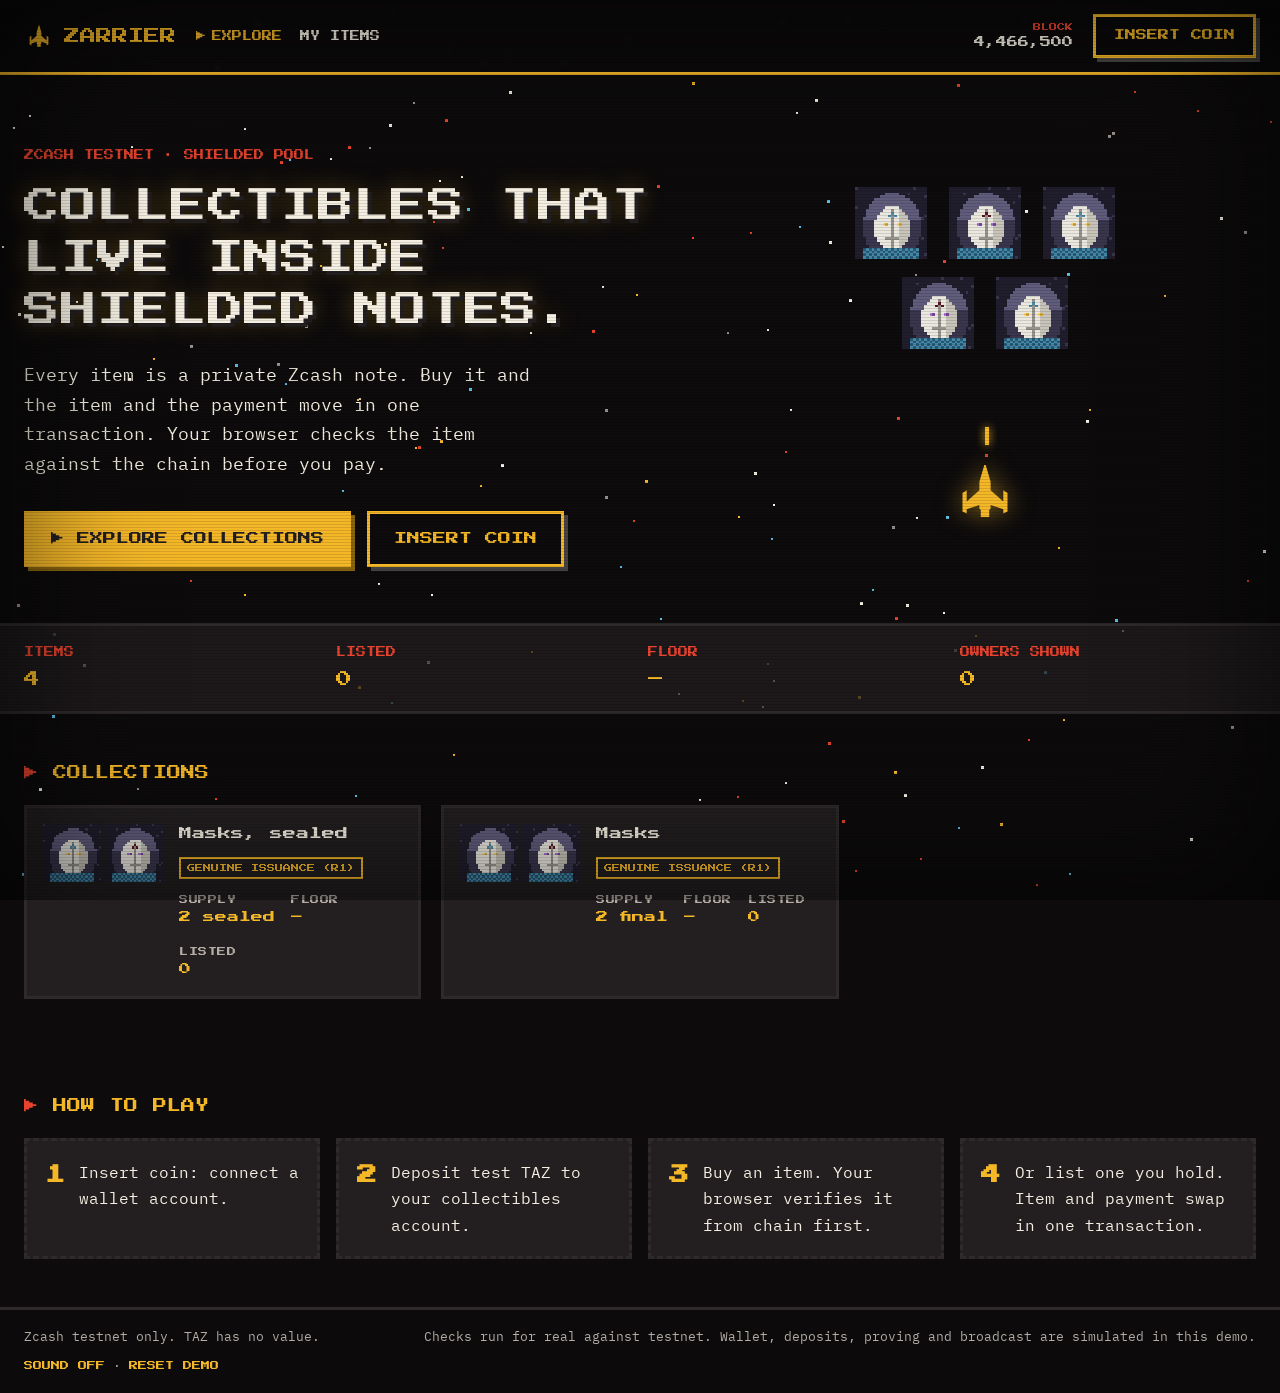
==== web/prototype/index.html @ d80be672 "Web: Explore collections CTA, header deposit button, purchase shown as three steps" ====
<!doctype html>
<html lang="en">
<head>
<meta charset="utf-8">
<meta name="viewport" content="width=device-width, initial-scale=1">
<title>Zarrier: shielded collectibles on Zcash (testnet)</title>
<link rel="icon" href="mark.svg">
<link rel="stylesheet" href="styles.css?v=9">
</head>
<body>
<canvas id="stars" aria-hidden="true"></canvas>
<div class="scan" aria-hidden="true"></div>
<header class="top"><div class="wrap">
  <a class="mark" href="#/" aria-label="Zarrier home"><img src="mark.svg" alt=""><span>ZARRIER</span></a>
  <nav class="nav"><a href="#/" data-nav="explore">EXPLORE</a><a href="#/account" data-nav="account">MY ITEMS</a></nav>
  <span class="spacer"></span>
  <span class="hud" id="hud-tip" title="Zcash testnet block height"><span class="k">BLOCK</span><span class="v" id="tip">4,466,500</span></span>
  <span class="hud" id="hud-bal" hidden><span class="k">CREDIT</span><span class="v" id="bal">0</span></span>
  <button class="btn hdep" id="hud-dep" data-open="deposit" hidden aria-label="Deposit"><span class="plus">+</span><span class="lbl"> DEPOSIT</span></button>
  <button class="btn coin" id="connect">INSERT COIN</button>
</div></header>
<main id="app"></main>
<footer class="foot"><div class="wrap">
  <span>Zcash testnet only. TAZ has no value.</span>
  <span>Checks run for real against testnet. Wallet, deposits, proving and broadcast are simulated in this demo.</span>
  <span><button class="link" id="sound" aria-pressed="false">SOUND OFF</button> · <button class="link" id="reset">RESET DEMO</button></span>
</div></footer>
<div class="scrim" id="scrim" role="dialog" aria-modal="true"><div class="modal" id="modal"></div></div>
<div class="toasts" id="toasts" aria-live="polite"></div>
<div class="banner" id="banner" aria-live="assertive"></div>
<canvas id="burst" aria-hidden="true"></canvas>
<script src="app.js?v=9"></script>
<script type="module" src="verify.mjs?v=9"></script>
</body>
</html>
---- web/prototype/styles.css ----
/* Zarrier marketplace, arcade edition. Brand tokens from docs/marketplace/DESIGN.md:
   Zcash yellow on Zcash black, Paper for text. Red and cyan appear only as small arcade accents. */
@font-face { font-family: "Press Start 2P"; src: url("fonts/PressStart2P-Regular.ttf") format("truetype"); font-display: swap; }
@font-face { font-family: "Plex Mono"; src: url("fonts/IBMPlexMono-Regular.ttf") format("truetype"); font-weight: 400; font-display: swap; }
@font-face { font-family: "Plex Mono"; src: url("fonts/IBMPlexMono-Bold.ttf") format("truetype"); font-weight: 700; font-display: swap; }

:root {
  --void: #0d0b0c;      /* deep space behind the stars */
  --ink: #231f20;       /* Zcash black: panels */
  --ink2: #2e292a;
  --y: #f4b728;         /* Zcash yellow */
  --paper: #f4efe2;
  --ash: #b4aca5;       /* 8.6:1 on --void, 6.9:1 on --ink */
  --red: #e8432e;
  --cyan: #5bc0eb;
  --px: "Press Start 2P", ui-monospace, monospace;
  --ui: "Plex Mono", ui-monospace, monospace;
  --gutter: 24px;
  --max: 1320px;
}
* { box-sizing: border-box; }
[hidden] { display: none !important; }
html, body { margin: 0; background: var(--void); color: var(--paper); }
body { font: 16px/1.65 var(--ui); min-height: 100vh; display: flex; flex-direction: column; overflow-x: hidden; }
main { flex: 1; position: relative; z-index: 1; }
a { color: inherit; text-decoration: none; }
a:hover { color: var(--y); }
button, input, select { font: inherit; color: inherit; }
:focus-visible { outline: 3px solid var(--y); outline-offset: 2px; }
.meta { font-family: var(--px); font-size: 9px; line-height: 1.8; letter-spacing: 0.06em; text-transform: uppercase; color: var(--ash); }
.mute { color: var(--ash); }
.wrap { max-width: var(--max); margin: 0 auto; padding: 0 var(--gutter); }
h1, h2 { font-family: var(--px); font-weight: 400; letter-spacing: 0.02em; }
h2 { font-size: 14px; color: var(--y); margin: 0 0 20px; }
h2::before { content: "▶ "; color: var(--red); }

/* ---------- background: starfield canvas + CRT scanlines ---------- */
#stars { position: fixed; inset: 0; width: 100vw; height: 100vh; z-index: 0; pointer-events: none; }
.scan { position: fixed; inset: 0; z-index: 30; pointer-events: none;
  background: repeating-linear-gradient(to bottom, rgba(0,0,0,0) 0 2px, rgba(0,0,0,0.12) 2px 3px);
  box-shadow: inset 0 0 160px rgba(0,0,0,0.7); }
#burst { position: fixed; inset: 0; z-index: 60; pointer-events: none; }

/* ---------- top bar: the score line ---------- */
.top { position: sticky; top: 0; z-index: 20; background: rgba(13,11,12,0.92); border-bottom: 3px solid var(--y); backdrop-filter: blur(2px); }
.top .wrap { height: 72px; display: flex; align-items: center; gap: 20px; }
.mark { display: flex; align-items: center; gap: 10px; font-family: var(--px); font-size: 16px; color: var(--y); }
.mark img { width: 30px; height: 30px; image-rendering: pixelated; }
.mark:hover { color: var(--paper); }
.nav { display: flex; gap: 18px; font-family: var(--px); font-size: 10px; }
.nav a[aria-current="page"] { color: var(--y); }
.nav a[aria-current="page"]::before { content: "▶"; margin-right: 6px; animation: blink 1s steps(1) infinite; }
.spacer { flex: 1; }
.hud { display: flex; flex-direction: column; align-items: flex-end; font-family: var(--px); line-height: 1.6; }
.hud .k { font-size: 8px; color: var(--red); }
.hud .v { font-size: 11px; color: var(--paper); }
#hud-bal .v { color: var(--y); }

/* ---------- buttons: chunky arcade keys ---------- */
.btn { font-family: var(--px); font-size: 11px; height: 44px; padding: 0 18px; border: 3px solid var(--paper); background: transparent; color: var(--paper);
  display: inline-flex; align-items: center; justify-content: center; gap: 8px; cursor: pointer; white-space: nowrap; text-transform: uppercase;
  box-shadow: 4px 4px 0 0 rgba(244,239,226,0.25); transition: transform 60ms steps(1); }
.btn:hover { color: var(--y); border-color: var(--y); }
.btn:active { transform: translate(4px, 4px); box-shadow: none; }
.btn.primary { background: var(--y); color: var(--ink); border-color: var(--y); box-shadow: 4px 4px 0 0 #8a6510; }
.btn.primary:hover { background: var(--paper); border-color: var(--paper); color: var(--ink); }
.btn.ghost { border-color: var(--y); color: var(--y); }
.btn.big { height: 56px; font-size: 13px; padding: 0 24px; }
.btn.block { width: 100%; height: 52px; font-size: 12px; margin-top: 16px; }
.btn[disabled] { opacity: 0.4; cursor: not-allowed; }
.btn.coin { border-color: var(--y); color: var(--y); animation: pulse 1.4s steps(2) infinite; }
.btn.coin.on { animation: none; color: var(--paper); border-color: var(--paper); font-size: 10px; }
.btn.coin .ad { color: var(--ash); font-family: var(--ui); font-size: 12px; text-transform: none; }
.btn.coin .pn { color: var(--y); }
.btn.hdep { height: 40px; padding: 0 12px; border-color: var(--y); background: var(--y); color: var(--ink); box-shadow: 3px 3px 0 0 #8a6510; font-size: 10px; }
.btn.hdep:hover { background: var(--paper); border-color: var(--paper); color: var(--ink); }
.btn.hdep .plus { font-size: 14px; }
.bar { height: 14px; border: 2px solid var(--paper); padding: 2px; margin: 14px 0 4px; }
.bar i { display: block; height: 100%; background: repeating-linear-gradient(90deg, var(--y) 0 8px, transparent 8px 10px); transition: width 300ms steps(4); }
.link { background: none; border: 0; padding: 0; color: var(--y); cursor: pointer; font-family: var(--px); font-size: 9px; }
.blink { animation: blink 1s steps(1) infinite; }
@keyframes blink { 50% { opacity: 0; } }
@keyframes pulse { 50% { box-shadow: 0 0 0 0 transparent; background: rgba(244,183,40,0.15); } }

/* ---------- hero: attract screen ---------- */
.hero { padding: 72px 0 56px; }
.hero .wrap { display: grid; grid-template-columns: 1.2fr 1fr; gap: 40px; align-items: center; }
.kicker { font-family: var(--px); font-size: 10px; color: var(--red); margin: 0 0 16px; }
.hero h1 { font-size: clamp(20px, 3.2vw, 36px); line-height: 1.45; margin: 0 0 24px; color: var(--paper); text-shadow: 4px 4px 0 var(--ink), 0 0 24px rgba(244,183,40,0.35); }
.lead { font-size: 18px; max-width: 46ch; color: var(--paper); margin: 0 0 32px; }
.cta { display: flex; gap: 16px; flex-wrap: wrap; }
.formation { position: relative; height: 340px; display: flex; flex-direction: column; align-items: center; gap: 18px; }
.formation .row { display: flex; gap: 22px; }
.formation .art { width: 72px; height: 72px; image-rendering: pixelated; animation: sway 2.4s steps(6) infinite alternate; }
.formation .row:nth-child(2) .art { animation-delay: -1.2s; }
.formation .ship { position: absolute; bottom: 0; width: 72px; height: 72px; image-rendering: pixelated; animation: patrol 5s steps(20) infinite alternate; filter: drop-shadow(0 0 12px rgba(244,183,40,0.6)); }
.formation .ship::after { content: ""; }
.formation::after { content: ""; position: absolute; bottom: 82px; left: 50%; width: 4px; height: 18px; background: var(--y); box-shadow: 0 0 8px var(--y); animation: shot 1.2s linear infinite; }
@keyframes sway { from { transform: translateX(-14px); } to { transform: translateX(14px); } }
@keyframes patrol { from { transform: translateX(-120px); } to { transform: translateX(120px); } }
@keyframes shot { from { transform: translate(-50%, 0); opacity: 1; } 80% { opacity: 1; } to { transform: translate(-50%, -230px); opacity: 0; } }

/* ---------- score strip ---------- */
.score { border-top: 3px solid var(--ink2); border-bottom: 3px solid var(--ink2); background: rgba(35,31,32,0.75); }
.score .wrap { display: grid; grid-template-columns: repeat(4, 1fr); gap: 16px; padding-top: 18px; padding-bottom: 18px; }
.score div { display: flex; flex-direction: column; gap: 6px; font-family: var(--px); }
.score .k { font-size: 10px; color: var(--red); }
.score .v { font-size: 16px; color: var(--y); }
.section { padding: 48px 0; }

/* ---------- cards ---------- */
.grid { display: grid; grid-template-columns: repeat(auto-fill, minmax(220px, 1fr)); gap: 20px; }
.card { position: relative; display: block; background: var(--ink); border: 3px solid var(--ink2); transition: transform 80ms steps(2), border-color 80ms; }
.card:hover { border-color: var(--y); transform: translateY(-4px); color: var(--paper); box-shadow: 0 0 0 3px var(--void), 0 0 24px rgba(244,183,40,0.35); }
.card .art-wrap { aspect-ratio: 1; background: #141112; display: grid; place-items: center; overflow: hidden;
  background-image: radial-gradient(rgba(244,239,226,0.12) 1px, transparent 1px); background-size: 12px 12px; }
.card .art { width: 78%; height: 78%; image-rendering: pixelated; }
.card:hover .art { animation: hit 0.4s steps(2) 1; }
@keyframes hit { 50% { filter: brightness(1.7); transform: scale(1.05); } }
.card .info { padding: 12px 14px 14px; }
.card .title { display: flex; justify-content: space-between; align-items: center; gap: 8px; font-family: var(--px); font-size: 11px; }
.card .price { font-family: var(--px); font-size: 12px; color: var(--y); margin-top: 10px; min-height: 18px; }
.card .act { position: absolute; left: 0; right: 0; bottom: 0; height: 40px; background: var(--y); color: var(--ink); font-family: var(--px); font-size: 11px;
  display: grid; place-items: center; transform: translateY(100%); opacity: 0; transition: all 100ms steps(2); }
.card:hover .act, .card:focus-visible .act { transform: none; opacity: 1; }
@media (hover: none) { .card .act { position: static; transform: none; opacity: 1; } }

.badge { font-family: var(--px); font-size: 8px; line-height: 1; padding: 5px 6px; border: 2px solid var(--ash); color: var(--ash); display: inline-block; white-space: nowrap; vertical-align: middle; }
.badge.ok { border-color: var(--y); color: var(--y); }
.badge.bad { border-color: var(--red); color: var(--red); }
.badge.you { border-color: var(--cyan); color: var(--cyan); }
.badge.wait { border-style: dashed; }

/* ---------- collections ---------- */
.collections { display: grid; grid-template-columns: repeat(auto-fill, minmax(320px, 1fr)); gap: 20px; }
.ccard { display: grid; grid-template-columns: 120px 1fr; gap: 16px; background: var(--ink); border: 3px solid var(--ink2); padding: 16px; }
.ccard:hover { border-color: var(--y); color: var(--paper); }
.ccard .mosaic { display: grid; grid-template-columns: 1fr 1fr; gap: 4px; align-content: start; }
.ccard .mosaic .art { width: 100%; image-rendering: pixelated; background: #141112; }
.ccard .name { font-family: var(--px); font-size: 13px; margin-bottom: 10px; line-height: 1.5; }
.ccard dl { display: flex; gap: 16px; margin: 12px 0 0; flex-wrap: wrap; }
.ccard dd, .stats dd, .mini dd { margin: 0; font-family: var(--px); font-size: 12px; color: var(--y); }
.howto { list-style: none; padding: 0; margin: 0; display: grid; grid-template-columns: repeat(4, 1fr); gap: 16px; }
.howto li { background: var(--ink); border: 3px dashed var(--ink2); padding: 18px; display: flex; gap: 14px; align-items: flex-start; }
.howto b { font-family: var(--px); font-size: 20px; color: var(--y); }

/* ---------- collection page ---------- */
.chead { display: flex; gap: 24px; align-items: center; padding: 40px 0 24px; }
.chead .logo .art { width: 112px; height: 112px; image-rendering: pixelated; border: 3px solid var(--y); background: var(--ink); }
.chead h1 { font-size: 24px; margin: 8px 0 12px; }
.stats { display: flex; gap: 40px; flex-wrap: wrap; margin: 0 0 24px; }
.stats div, .mini div { display: flex; flex-direction: column; gap: 4px; }
.tabs { display: flex; gap: 4px; border-bottom: 3px solid var(--ink2); margin-bottom: 24px; }
.tab { font-family: var(--px); font-size: 10px; background: none; border: 0; padding: 14px 16px; cursor: pointer; color: var(--ash); }
.tab[aria-selected="true"] { color: var(--ink); background: var(--y); }
.browse { display: grid; grid-template-columns: 200px 1fr; gap: 24px; padding-bottom: 80px; }
.filters fieldset { border: 3px solid var(--ink2); padding: 12px 14px; margin: 0; background: var(--ink); }
.filters label { display: block; padding: 4px 0; cursor: pointer; }
input[type=radio] { accent-color: var(--y); }
.toolbar { display: flex; justify-content: space-between; align-items: center; margin-bottom: 16px; gap: 12px; }
select, input[type=number] { background: var(--ink); border: 3px solid var(--paper); padding: 8px 10px; height: 44px; min-width: 0; color: var(--paper); }
select:focus, input:focus { border-color: var(--y); }

/* ---------- item page ---------- */
.item { display: grid; grid-template-columns: minmax(0, 1fr) minmax(0, 1fr); gap: 48px; padding: 40px 0 96px; }
.media { position: sticky; top: 96px; align-self: start; }
.frame { aspect-ratio: 1; border: 3px solid var(--y); background: #141112; display: grid; place-items: center; box-shadow: 0 0 0 6px var(--void), 0 0 0 9px var(--ink2), 0 0 48px rgba(244,183,40,0.25);
  background-image: radial-gradient(rgba(244,239,226,0.12) 1px, transparent 1px); background-size: 16px 16px; }
.frame .art { width: 82%; height: 82%; image-rendering: pixelated; animation: float 3s steps(6) infinite alternate; }
@keyframes float { from { transform: translateY(-6px); } to { transform: translateY(6px); } }
.crumb { font-family: var(--px); font-size: 10px; color: var(--y); }
.side h1 { font-size: 26px; margin: 12px 0 8px; line-height: 1.4; }
.chips { display: flex; gap: 8px; flex-wrap: wrap; margin: 16px 0 24px; }
.chip { font-family: var(--px); font-size: 8px; padding: 6px 8px; background: var(--ink); border: 2px solid var(--ink2); }
.panel { background: var(--ink); border: 3px solid var(--ink2); margin-bottom: 16px; }
.panel > header { display: flex; justify-content: space-between; gap: 12px; padding: 12px 16px; border-bottom: 3px solid var(--ink2); font-family: var(--px); font-size: 10px; color: var(--y); flex-wrap: wrap; }
.panel .in { padding: 16px; }
.price-big { font-family: var(--px); font-size: 22px; color: var(--y); margin: 6px 0 10px; text-shadow: 3px 3px 0 #000; }
.rows { margin: 0; }
.rows > div { display: grid; grid-template-columns: 150px 1fr; gap: 12px; padding: 8px 0; border-bottom: 1px dashed var(--ink2); }
.rows dt { color: var(--ash); }
.rows dd { margin: 0; overflow-wrap: anywhere; }
.locked { margin-top: 12px; padding: 12px; border: 2px dashed var(--ash); color: var(--ash); }
.timeline { list-style: none; padding: 0; margin: 8px 0 0; }
.timeline li { padding: 6px 0 6px 20px; position: relative; overflow-wrap: anywhere; }
.timeline li::before { content: ""; position: absolute; left: 0; top: 14px; width: 8px; height: 8px; background: var(--y); }

/* ---------- account ---------- */
.gate { text-align: center; padding: 120px 0; }
.gate h1 { font-size: 32px; color: var(--y); animation: blink 1.2s steps(1) infinite; }
.gate .lead { margin: 16px auto 32px; }
.acct { display: grid; grid-template-columns: 2fr 1fr; gap: 16px; padding: 40px 0 24px; }
.btns { display: flex; gap: 10px; flex-wrap: wrap; margin: 12px 0; }
.mini { display: grid; grid-template-columns: 1fr 1fr; gap: 16px; margin: 0; }

/* ---------- modal: a dialog box from an old cabinet ---------- */
.scrim { position: fixed; inset: 0; z-index: 50; background: rgba(0,0,0,0.72); display: none; align-items: center; justify-content: center; padding: 16px; }
.scrim.open { display: flex; }
.scrim #burst { z-index: 0; }
.modal { position: relative; z-index: 1; width: min(560px, 100%); max-height: calc(100vh - 32px); overflow: auto; background: var(--ink); border: 3px solid var(--y); box-shadow: 0 0 0 6px var(--void), 0 0 0 9px var(--y), 0 0 60px rgba(244,183,40,0.3); animation: pop 160ms steps(3); }
@keyframes pop { from { transform: scale(0.85); opacity: 0; } }
.modal > header { display: flex; justify-content: space-between; align-items: center; gap: 12px; padding: 14px 16px; background: var(--y); color: var(--ink); }
.modal > header h2 { margin: 0; color: var(--ink); font-size: 12px; line-height: 1.6; }
.modal > header h2::before { content: none; }
.x { background: none; border: 0; font-size: 24px; line-height: 1; cursor: pointer; color: var(--ink); padding: 0 4px; }
.modal .in { padding: 18px; }
.steps { list-style: none; padding: 0; margin: 12px 0; counter-reset: s; }
.steps li { display: flex; justify-content: space-between; gap: 12px; padding: 10px 0 10px 34px; position: relative; border-bottom: 1px dashed var(--ink2); color: var(--ash); }
.steps li::before { counter-increment: s; content: counter(s); position: absolute; left: 0; top: 10px; width: 22px; height: 22px; display: grid; place-items: center; font-family: var(--px); font-size: 9px; border: 2px solid var(--ash); }
.steps li.now { color: var(--paper); }
.steps li.now::before { border-color: var(--y); color: var(--y); animation: blink 0.8s steps(1) infinite; }
.steps li.done { color: var(--paper); }
.steps li.done::before { content: "✓"; background: var(--y); border-color: var(--y); color: var(--ink); }
.steps .state { font-size: 13px; color: var(--ash); }
.steps li > .state { text-align: right; flex-shrink: 0; max-width: 45%; overflow-wrap: anywhere; }
.sum { border-top: 1px dashed var(--ink2); margin-top: 16px; padding-top: 12px; }
.sum > div { display: flex; justify-content: space-between; gap: 12px; padding: 3px 0; }
.sum .total { font-family: var(--px); font-size: 11px; color: var(--y); padding-top: 10px; }
.notice { margin-top: 14px; padding: 12px; border-left: 4px solid var(--red); background: rgba(232,67,46,0.08); font-size: 14px; }
.form label { display: flex; flex-direction: column; gap: 6px; margin-bottom: 14px; font-family: var(--px); font-size: 9px; color: var(--ash); }
.form input, .form select { font-family: var(--ui); font-size: 16px; }
.json { background: #141112; border: 2px solid var(--ink2); padding: 12px; overflow: auto; font-size: 12px; color: var(--cyan); white-space: pre-wrap; overflow-wrap: anywhere; }
.accounts { display: grid; gap: 10px; margin: 16px 0; }
.acc { text-align: left; display: grid; grid-template-columns: 1fr auto; gap: 4px 12px; padding: 14px; background: #141112; border: 3px solid var(--ink2); cursor: pointer; }
.acc:hover, .acc.on { border-color: var(--y); }
.acc .pn { font-family: var(--px); font-size: 11px; color: var(--y); }
.acc .ad { grid-column: 1; color: var(--ash); font-size: 13px; }
.acc .st { grid-column: 2; grid-row: 1 / span 2; align-self: center; font-size: 13px; }
.acc.new { border-style: dashed; }
.dep { display: grid; grid-template-columns: 132px 1fr; gap: 16px; align-items: start; margin: 16px 0; }
.qr { display: grid; grid-template-columns: repeat(11, 1fr); width: 132px; height: 132px; background: var(--paper); padding: 6px; }
.qr i.on { background: var(--ink); }
.addr { font-family: var(--px); font-size: 11px; color: var(--y); margin: 4px 0 12px; overflow-wrap: anywhere; }
.success-line { font-family: var(--px); font-size: 18px; color: var(--y); text-align: center; padding: 18px 0 4px; animation: blink 0.5s steps(1) 4; }
.success { display: grid; grid-template-columns: 120px 1fr; gap: 18px; align-items: center; }
.success .art { width: 120px; height: 120px; image-rendering: pixelated; border: 3px solid var(--y); animation: float 1.2s steps(4) infinite alternate; }
.got { font-size: 18px; margin: 4px 0 8px; color: var(--y); }
.got::before { content: none; }

/* ---------- arcade overlays ---------- */
.banner { position: fixed; left: 0; right: 0; top: 96px; z-index: 55; text-align: center; pointer-events: none; opacity: 0; padding: 18px 12px; background: rgba(13,11,12,0.94); border-top: 3px solid var(--y); border-bottom: 3px solid var(--y); }
.banner.show { animation: bannr 1.6s steps(10) forwards; }
.banner .b1 { font-family: var(--px); font-size: clamp(20px, 4.5vw, 40px); color: var(--y); text-shadow: 5px 5px 0 var(--red), 0 0 30px rgba(244,183,40,0.6); }
.banner .b2 { font-family: var(--px); font-size: 11px; margin-top: 12px; color: var(--paper); }
@keyframes bannr { 0% { opacity: 0; transform: scaleY(0); } 12% { opacity: 1; transform: none; } 82% { opacity: 1; transform: none; } 100% { opacity: 0; transform: scaleY(0); } }
.toasts { position: fixed; right: 16px; bottom: 16px; z-index: 56; display: flex; flex-direction: column; gap: 8px; max-width: min(380px, calc(100vw - 32px)); }
.toast { background: var(--ink); border: 3px solid var(--y); padding: 10px 14px; font-size: 14px; animation: pop 160ms steps(3); }
.foot { position: relative; z-index: 1; border-top: 3px solid var(--ink2); background: rgba(13,11,12,0.92); }
.foot .wrap { display: flex; flex-wrap: wrap; gap: 8px 24px; justify-content: space-between; padding-top: 16px; padding-bottom: 16px; font-size: 13px; color: var(--ash); }

@media (prefers-reduced-motion: reduce) { *, *::before, *::after { animation: none !important; transition: none !important; } }

/* ---------- narrow screens ---------- */
@media (max-width: 960px) {
  .hero .wrap, .item, .acct { grid-template-columns: 1fr; }
  .formation { height: 260px; }
  .media { position: static; }
  .howto { grid-template-columns: 1fr 1fr; }
  #hud-tip { display: none; }
  .btn.coin .ad { display: none; }
}
@media (max-width: 640px) {
  :root { --gutter: 14px; }
  .top .wrap { height: 60px; gap: 10px; }
  .mark span { display: none; }
  .nav { gap: 10px; font-size: 9px; }
  .nav a[aria-current="page"]::before { content: none; }
  .btn.coin { height: 38px; padding: 0 10px; font-size: 9px; }
  .btn.coin .ad, #hud-bal { display: none; }
  .btn.hdep { height: 38px; padding: 0 10px; }
  .btn.hdep .lbl { display: none; }
  .hero { padding: 40px 0 24px; }
  .score .wrap { grid-template-columns: 1fr 1fr; }
  .browse { grid-template-columns: 1fr; }
  .grid { grid-template-columns: repeat(auto-fill, minmax(150px, 1fr)); gap: 12px; }
  .howto { grid-template-columns: 1fr; }
  .rows > div { grid-template-columns: 1fr; gap: 2px; }
  .chead { flex-direction: column; align-items: flex-start; }
  .dep, .success { grid-template-columns: 1fr; }
  .collections { grid-template-columns: 1fr; }
  .ccard { grid-template-columns: 88px 1fr; }
  .stats { gap: 20px; }
}
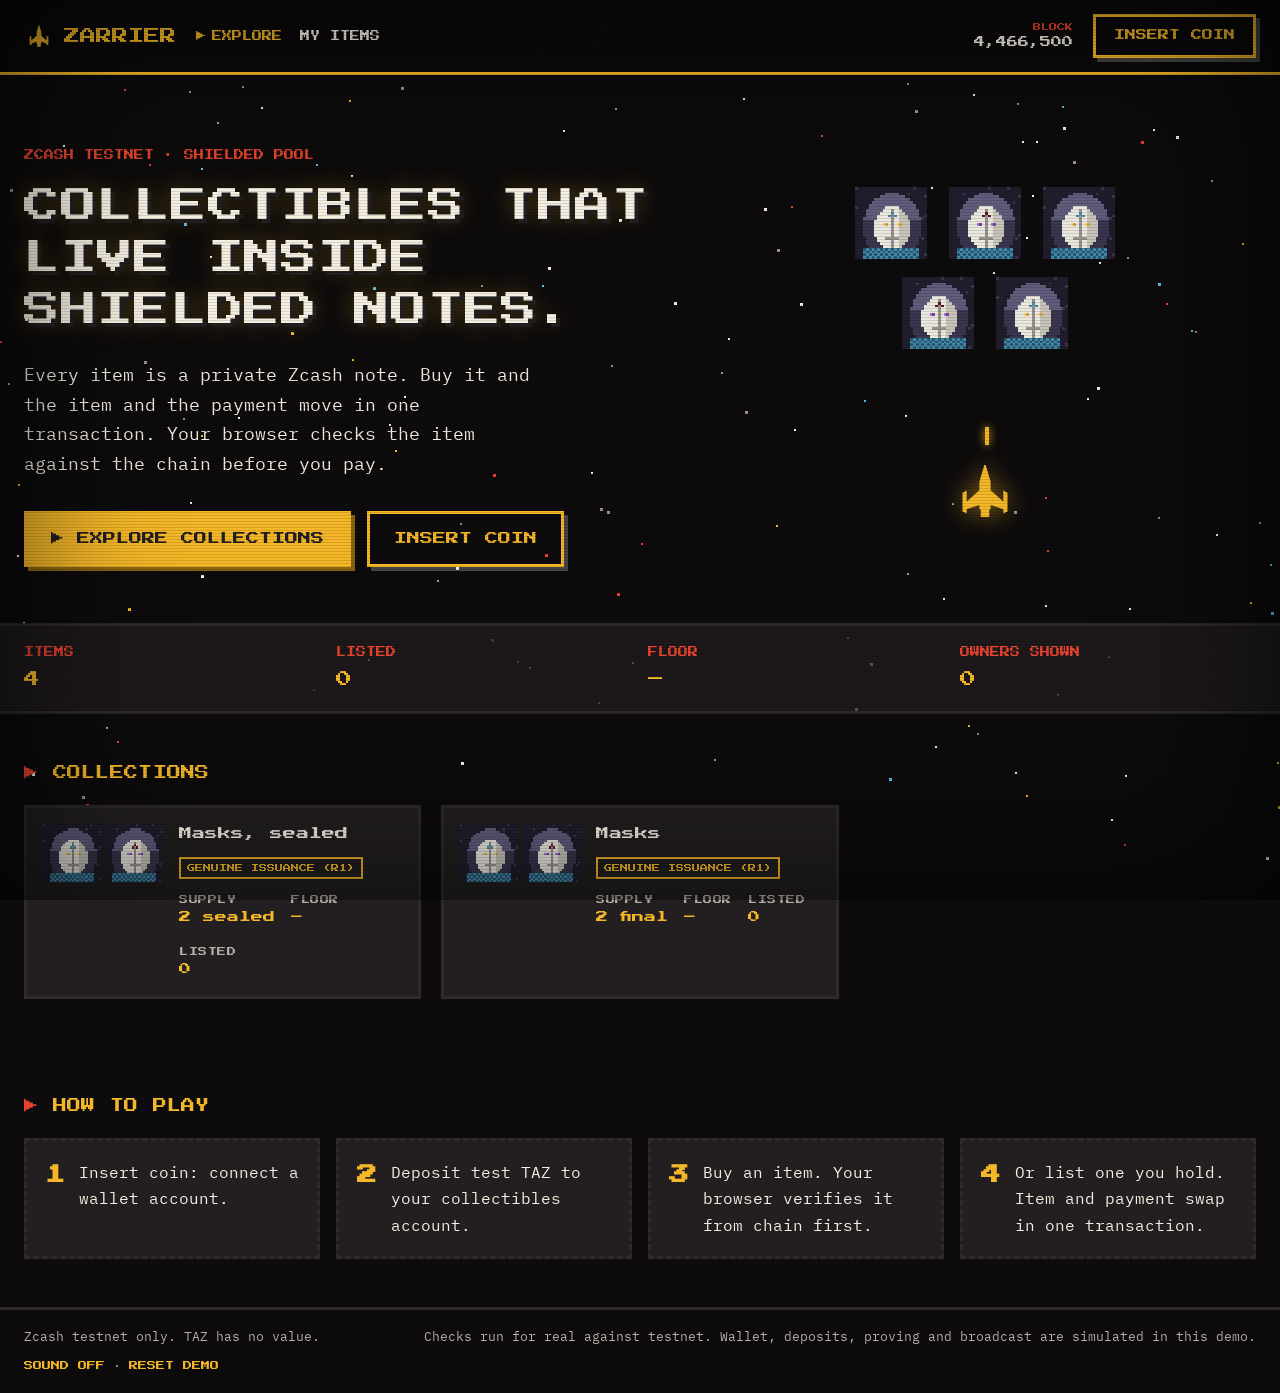
==== commit a6a8fb2a: "Web: purchases survive a reload, Continue and Cancel on the item page, 30-minute lease" ====
--- a/web/prototype/index.html
+++ b/web/prototype/index.html
@@ -5,7 +5,7 @@
 <meta name="viewport" content="width=device-width, initial-scale=1">
 <title>Zarrier: shielded collectibles on Zcash (testnet)</title>
 <link rel="icon" href="mark.svg">
-<link rel="stylesheet" href="styles.css?v=9">
+<link rel="stylesheet" href="styles.css?v=10">
 </head>
 <body>
 <canvas id="stars" aria-hidden="true"></canvas>
@@ -29,7 +29,7 @@
 <div class="toasts" id="toasts" aria-live="polite"></div>
 <div class="banner" id="banner" aria-live="assertive"></div>
 <canvas id="burst" aria-hidden="true"></canvas>
-<script src="app.js?v=9"></script>
-<script type="module" src="verify.mjs?v=9"></script>
+<script src="app.js?v=10"></script>
+<script type="module" src="verify.mjs?v=10"></script>
 </body>
 </html>
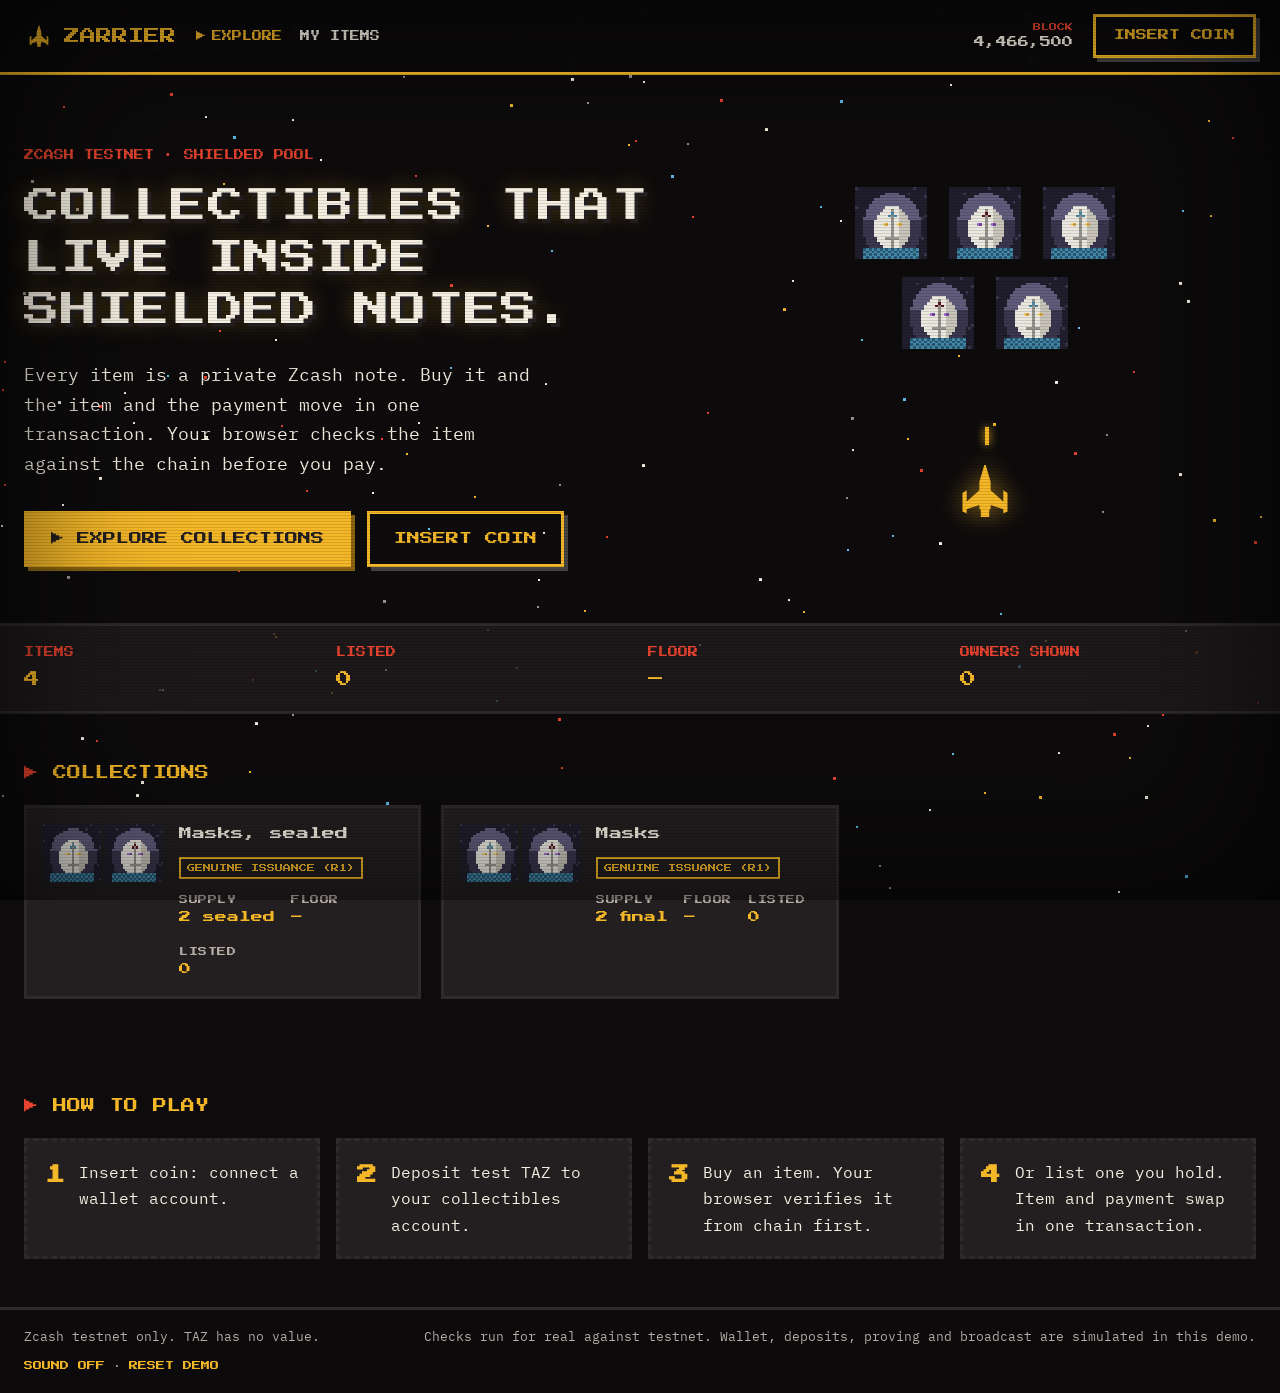
==== commit 14127ffd: "Web: withdraw asks amount and destination, shows fee, proving, broadcast, txid and confirmation" ====
--- a/web/prototype/index.html
+++ b/web/prototype/index.html
@@ -5,7 +5,7 @@
 <meta name="viewport" content="width=device-width, initial-scale=1">
 <title>Zarrier: shielded collectibles on Zcash (testnet)</title>
 <link rel="icon" href="mark.svg">
-<link rel="stylesheet" href="styles.css?v=10">
+<link rel="stylesheet" href="styles.css?v=11">
 </head>
 <body>
 <canvas id="stars" aria-hidden="true"></canvas>
@@ -29,7 +29,7 @@
 <div class="toasts" id="toasts" aria-live="polite"></div>
 <div class="banner" id="banner" aria-live="assertive"></div>
 <canvas id="burst" aria-hidden="true"></canvas>
-<script src="app.js?v=10"></script>
-<script type="module" src="verify.mjs?v=10"></script>
+<script src="app.js?v=11"></script>
+<script type="module" src="verify.mjs?v=11"></script>
 </body>
 </html>
--- a/web/prototype/styles.css
+++ b/web/prototype/styles.css
@@ -219,6 +219,11 @@
 .notice { margin-top: 14px; padding: 12px; border-left: 4px solid var(--red); background: rgba(232,67,46,0.08); font-size: 14px; }
 .form label { display: flex; flex-direction: column; gap: 6px; margin-bottom: 14px; font-family: var(--px); font-size: 9px; color: var(--ash); }
 .form input, .form select { font-family: var(--ui); font-size: 16px; }
+.form input[type=text] { background: var(--ink); border: 3px solid var(--paper); padding: 8px 10px; height: 44px; min-width: 0; color: var(--paper); }
+.form input[type=text]:focus { border-color: var(--y); }
+.amt { display: flex; gap: 8px; }
+.amt input { flex: 1; min-width: 0; }
+.amt .btn { height: 44px; box-shadow: none; }
 .json { background: #141112; border: 2px solid var(--ink2); padding: 12px; overflow: auto; font-size: 12px; color: var(--cyan); white-space: pre-wrap; overflow-wrap: anywhere; }
 .accounts { display: grid; gap: 10px; margin: 16px 0; }
 .acc { text-align: left; display: grid; grid-template-columns: 1fr auto; gap: 4px 12px; padding: 14px; background: #141112; border: 3px solid var(--ink2); cursor: pointer; }
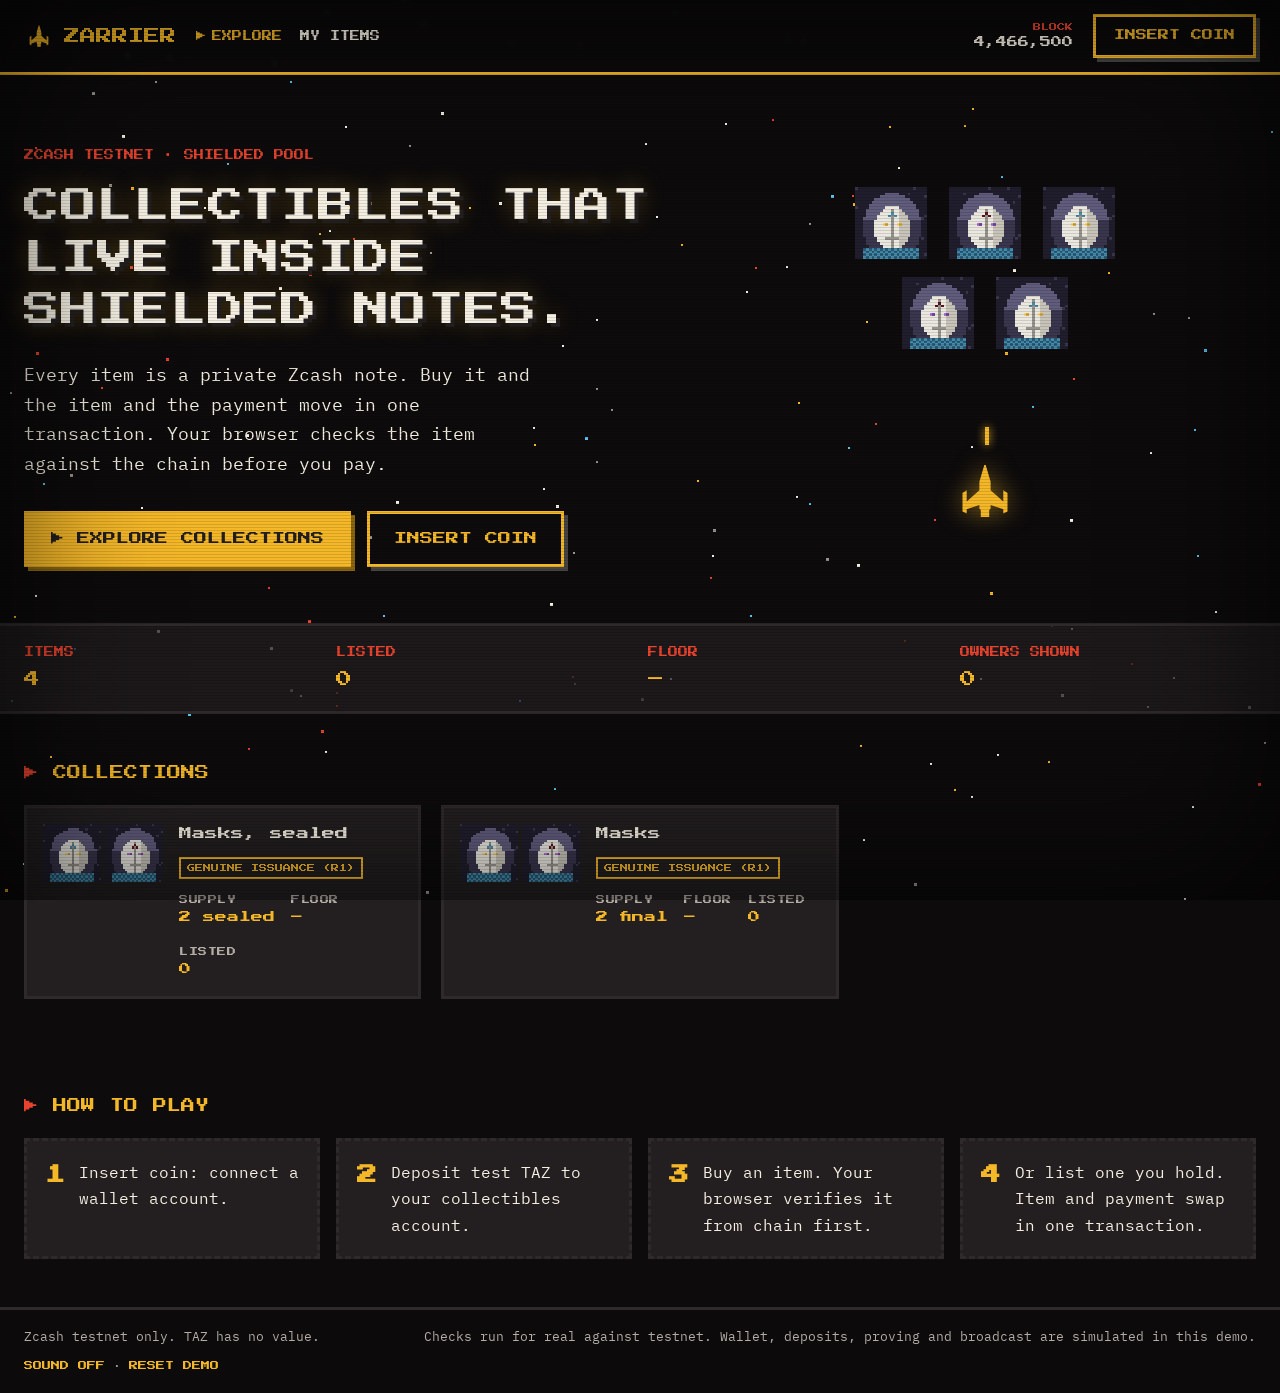
==== commit 70554022: "Deploy: Vercel site (static marketplace + /lwd edge relay); verifier tries the public server first" ====
--- a/web/prototype/index.html
+++ b/web/prototype/index.html
@@ -5,7 +5,7 @@
 <meta name="viewport" content="width=device-width, initial-scale=1">
 <title>Zarrier: shielded collectibles on Zcash (testnet)</title>
 <link rel="icon" href="mark.svg">
-<link rel="stylesheet" href="styles.css?v=11">
+<link rel="stylesheet" href="styles.css?v=12">
 </head>
 <body>
 <canvas id="stars" aria-hidden="true"></canvas>
@@ -29,7 +29,7 @@
 <div class="toasts" id="toasts" aria-live="polite"></div>
 <div class="banner" id="banner" aria-live="assertive"></div>
 <canvas id="burst" aria-hidden="true"></canvas>
-<script src="app.js?v=11"></script>
-<script type="module" src="verify.mjs?v=11"></script>
+<script src="app.js?v=12"></script>
+<script type="module" src="verify.mjs?v=12"></script>
 </body>
 </html>
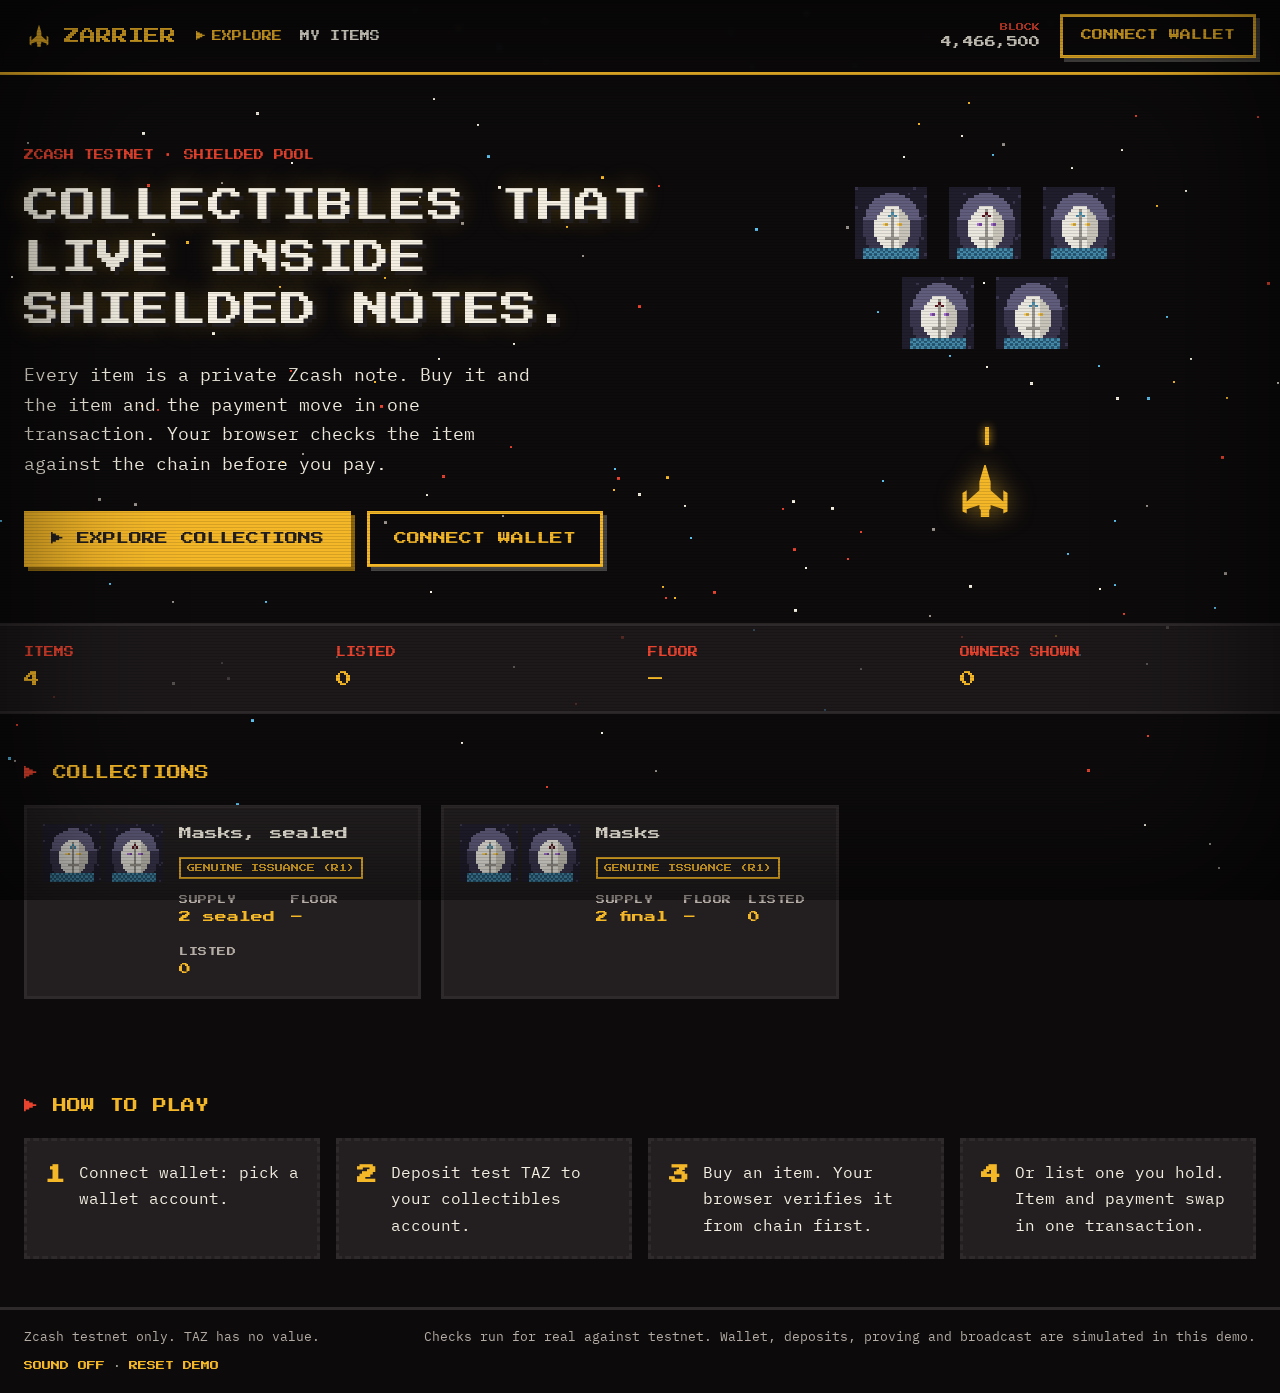
==== commit 7a24b304: "Web: Connect wallet instead of Insert coin" ====
--- a/web/prototype/index.html
+++ b/web/prototype/index.html
@@ -5,7 +5,7 @@
 <meta name="viewport" content="width=device-width, initial-scale=1">
 <title>Zarrier: shielded collectibles on Zcash (testnet)</title>
 <link rel="icon" href="mark.svg">
-<link rel="stylesheet" href="styles.css?v=12">
+<link rel="stylesheet" href="styles.css?v=13">
 </head>
 <body>
 <canvas id="stars" aria-hidden="true"></canvas>
@@ -17,7 +17,7 @@
   <span class="hud" id="hud-tip" title="Zcash testnet block height"><span class="k">BLOCK</span><span class="v" id="tip">4,466,500</span></span>
   <span class="hud" id="hud-bal" hidden><span class="k">CREDIT</span><span class="v" id="bal">0</span></span>
   <button class="btn hdep" id="hud-dep" data-open="deposit" hidden aria-label="Deposit"><span class="plus">+</span><span class="lbl"> DEPOSIT</span></button>
-  <button class="btn coin" id="connect">INSERT COIN</button>
+  <button class="btn coin" id="connect">CONNECT WALLET</button>
 </div></header>
 <main id="app"></main>
 <footer class="foot"><div class="wrap">
@@ -29,7 +29,7 @@
 <div class="toasts" id="toasts" aria-live="polite"></div>
 <div class="banner" id="banner" aria-live="assertive"></div>
 <canvas id="burst" aria-hidden="true"></canvas>
-<script src="app.js?v=12"></script>
-<script type="module" src="verify.mjs?v=12"></script>
+<script src="app.js?v=13"></script>
+<script type="module" src="verify.mjs?v=13"></script>
 </body>
 </html>
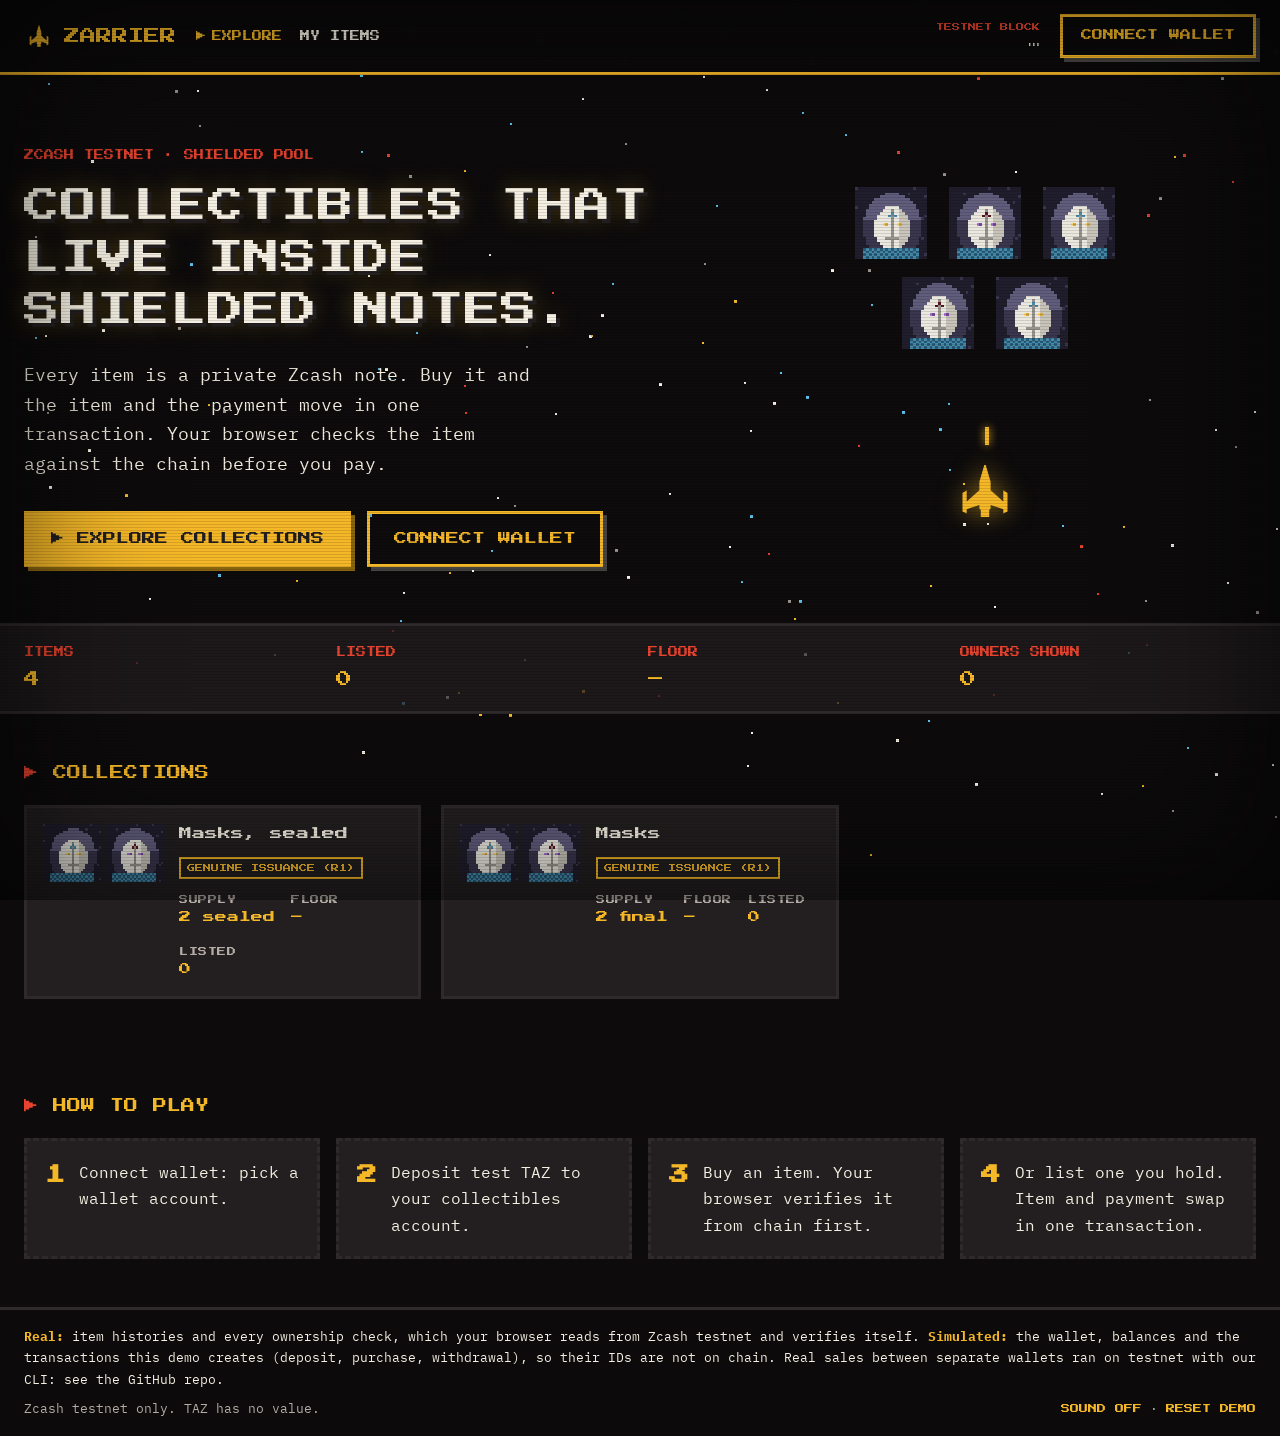
==== commit 91e93309: "Web: live testnet height in the header; footer states what is real and what is simulated" ====
--- a/web/prototype/index.html
+++ b/web/prototype/index.html
@@ -5,7 +5,7 @@
 <meta name="viewport" content="width=device-width, initial-scale=1">
 <title>Zarrier: shielded collectibles on Zcash (testnet)</title>
 <link rel="icon" href="mark.svg">
-<link rel="stylesheet" href="styles.css?v=13">
+<link rel="stylesheet" href="styles.css?v=14">
 </head>
 <body>
 <canvas id="stars" aria-hidden="true"></canvas>
@@ -14,22 +14,22 @@
   <a class="mark" href="#/" aria-label="Zarrier home"><img src="mark.svg" alt=""><span>ZARRIER</span></a>
   <nav class="nav"><a href="#/" data-nav="explore">EXPLORE</a><a href="#/account" data-nav="account">MY ITEMS</a></nav>
   <span class="spacer"></span>
-  <span class="hud" id="hud-tip" title="Zcash testnet block height"><span class="k">BLOCK</span><span class="v" id="tip">4,466,500</span></span>
+  <span class="hud" id="hud-tip" title="Live Zcash testnet block height, read from chain"><span class="k">TESTNET BLOCK</span><span class="v" id="tip">…</span></span>
   <span class="hud" id="hud-bal" hidden><span class="k">CREDIT</span><span class="v" id="bal">0</span></span>
   <button class="btn hdep" id="hud-dep" data-open="deposit" hidden aria-label="Deposit"><span class="plus">+</span><span class="lbl"> DEPOSIT</span></button>
   <button class="btn coin" id="connect">CONNECT WALLET</button>
 </div></header>
 <main id="app"></main>
 <footer class="foot"><div class="wrap">
+  <span class="truth"><b>Real:</b> item histories and every ownership check, which your browser reads from Zcash testnet and verifies itself. <b>Simulated:</b> the wallet, balances and the transactions this demo creates (deposit, purchase, withdrawal), so their IDs are not on chain. Real sales between separate wallets ran on testnet with our CLI: see the GitHub repo.</span>
   <span>Zcash testnet only. TAZ has no value.</span>
-  <span>Checks run for real against testnet. Wallet, deposits, proving and broadcast are simulated in this demo.</span>
   <span><button class="link" id="sound" aria-pressed="false">SOUND OFF</button> · <button class="link" id="reset">RESET DEMO</button></span>
 </div></footer>
 <div class="scrim" id="scrim" role="dialog" aria-modal="true"><div class="modal" id="modal"></div></div>
 <div class="toasts" id="toasts" aria-live="polite"></div>
 <div class="banner" id="banner" aria-live="assertive"></div>
 <canvas id="burst" aria-hidden="true"></canvas>
-<script src="app.js?v=13"></script>
-<script type="module" src="verify.mjs?v=13"></script>
+<script src="app.js?v=14"></script>
+<script type="module" src="verify.mjs?v=14"></script>
 </body>
 </html>
--- a/web/prototype/styles.css
+++ b/web/prototype/styles.css
@@ -253,6 +253,9 @@
 .foot { position: relative; z-index: 1; border-top: 3px solid var(--ink2); background: rgba(13,11,12,0.92); }
 .foot .wrap { display: flex; flex-wrap: wrap; gap: 8px 24px; justify-content: space-between; padding-top: 16px; padding-bottom: 16px; font-size: 13px; color: var(--ash); }
 
+.foot .truth { flex: 1 1 100%; color: var(--paper); }
+.foot .truth b { color: var(--y); font-weight: 700; }
+#hud-tip.live .k::before { content: "● "; color: var(--red); animation: blink 1.6s steps(1) infinite; }
 @media (prefers-reduced-motion: reduce) { *, *::before, *::after { animation: none !important; transition: none !important; } }
 
 /* ---------- narrow screens ---------- */
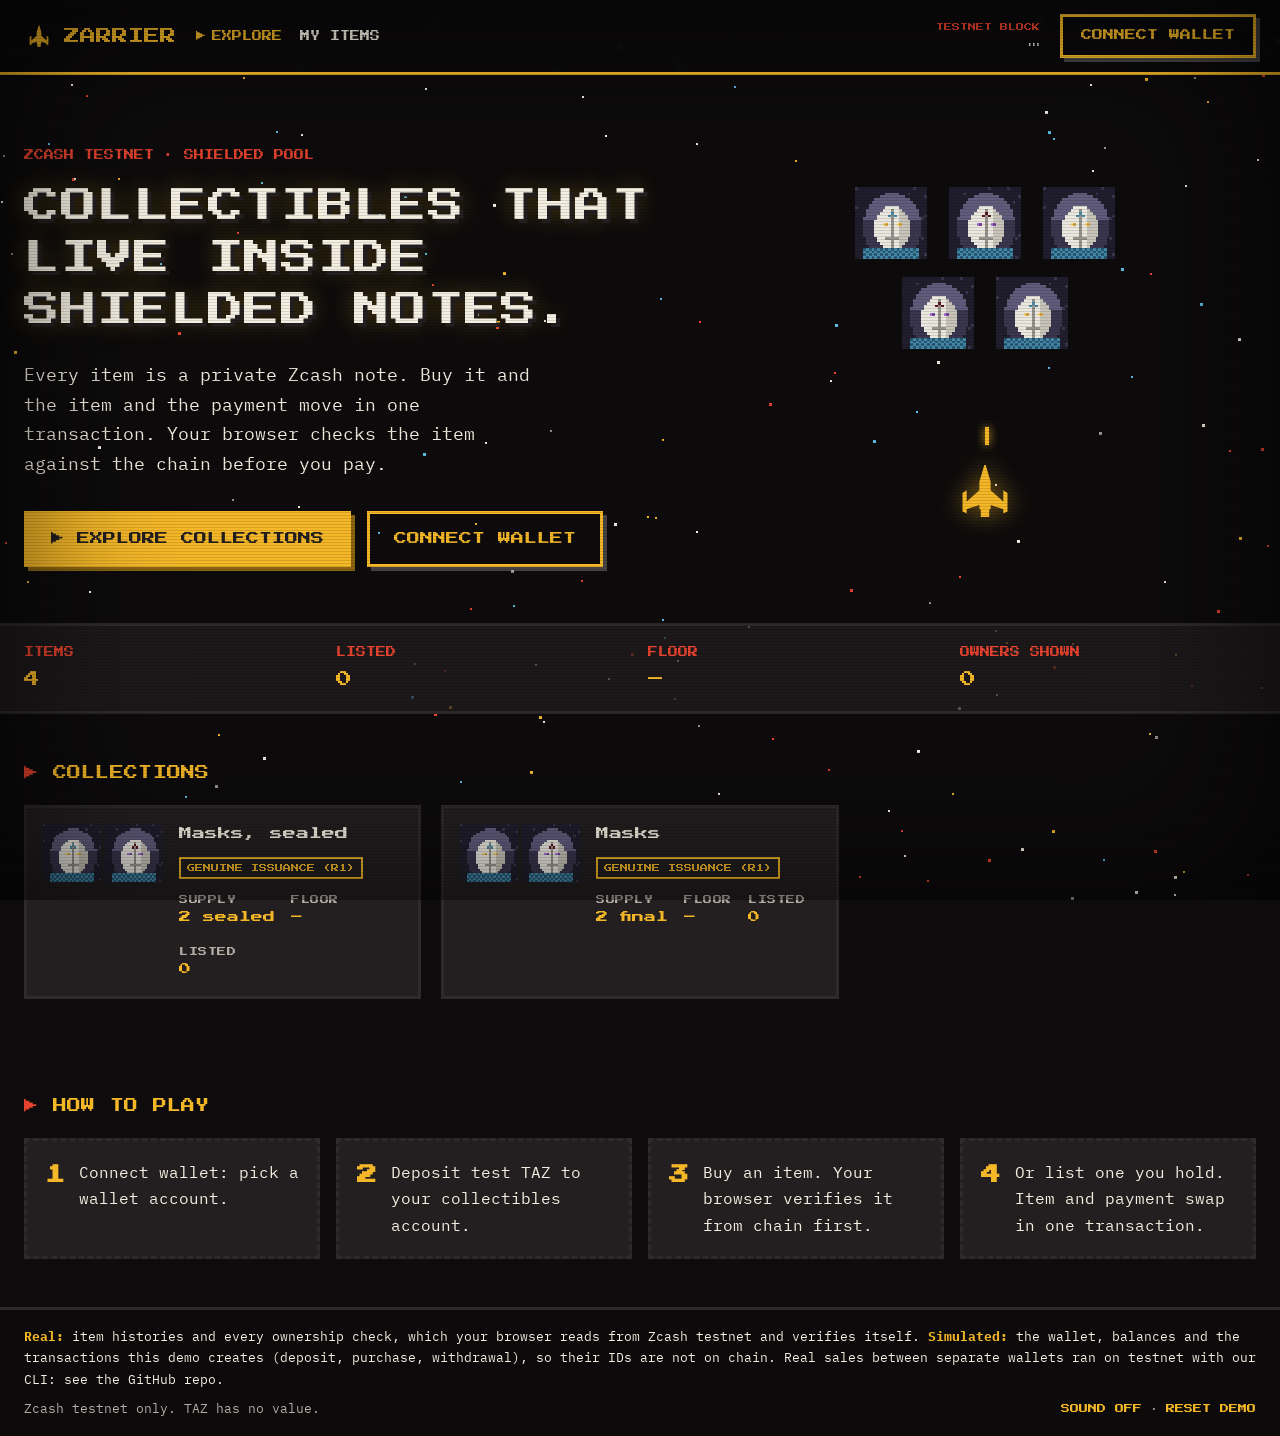
==== commit 8a85d1f6: "Web: celebrate a sale when the tab comes back into view" ====
--- a/web/prototype/index.html
+++ b/web/prototype/index.html
@@ -5,7 +5,7 @@
 <meta name="viewport" content="width=device-width, initial-scale=1">
 <title>Zarrier: shielded collectibles on Zcash (testnet)</title>
 <link rel="icon" href="mark.svg">
-<link rel="stylesheet" href="styles.css?v=14">
+<link rel="stylesheet" href="styles.css?v=15">
 </head>
 <body>
 <canvas id="stars" aria-hidden="true"></canvas>
@@ -29,7 +29,7 @@
 <div class="toasts" id="toasts" aria-live="polite"></div>
 <div class="banner" id="banner" aria-live="assertive"></div>
 <canvas id="burst" aria-hidden="true"></canvas>
-<script src="app.js?v=14"></script>
-<script type="module" src="verify.mjs?v=14"></script>
+<script src="app.js?v=15"></script>
+<script type="module" src="verify.mjs?v=15"></script>
 </body>
 </html>
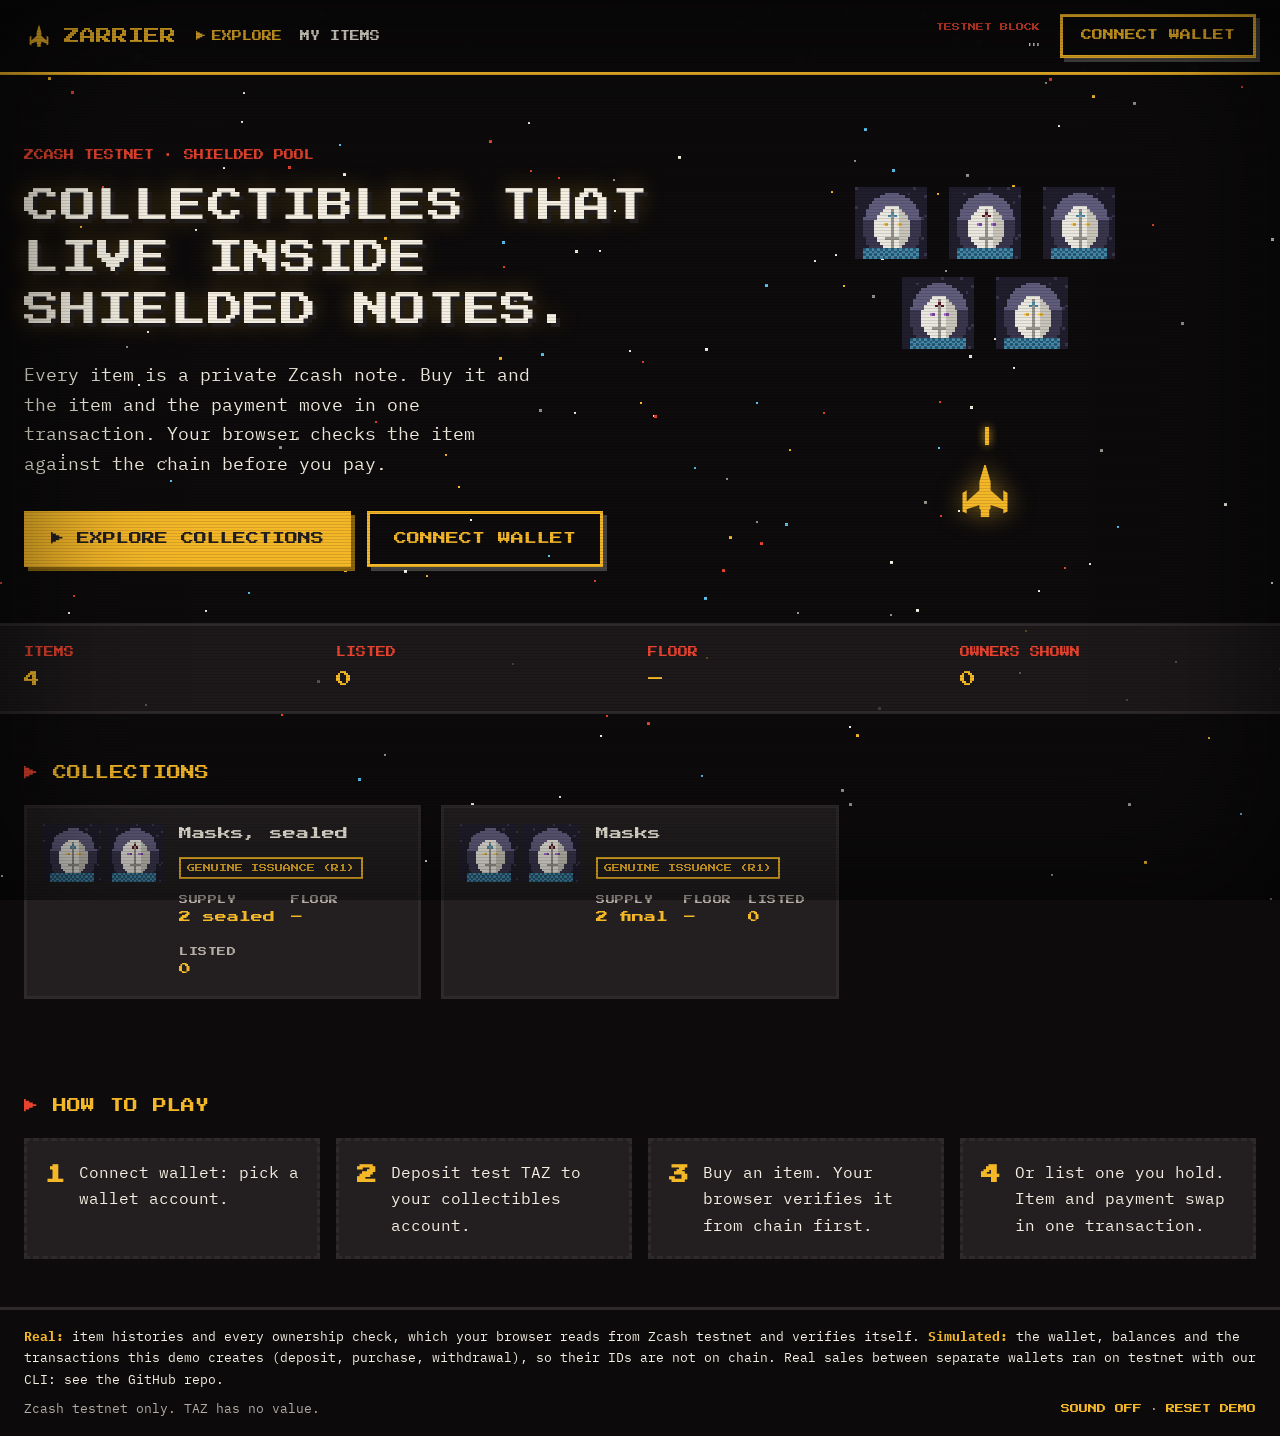
==== commit fd6291cf: "Web: redraw a dialog only when it changed, so clicks are not lost" ====
--- a/web/prototype/index.html
+++ b/web/prototype/index.html
@@ -5,7 +5,7 @@
 <meta name="viewport" content="width=device-width, initial-scale=1">
 <title>Zarrier: shielded collectibles on Zcash (testnet)</title>
 <link rel="icon" href="mark.svg">
-<link rel="stylesheet" href="styles.css?v=15">
+<link rel="stylesheet" href="styles.css?v=16">
 </head>
 <body>
 <canvas id="stars" aria-hidden="true"></canvas>
@@ -29,7 +29,7 @@
 <div class="toasts" id="toasts" aria-live="polite"></div>
 <div class="banner" id="banner" aria-live="assertive"></div>
 <canvas id="burst" aria-hidden="true"></canvas>
-<script src="app.js?v=15"></script>
-<script type="module" src="verify.mjs?v=15"></script>
+<script src="app.js?v=16"></script>
+<script type="module" src="verify.mjs?v=16"></script>
 </body>
 </html>
